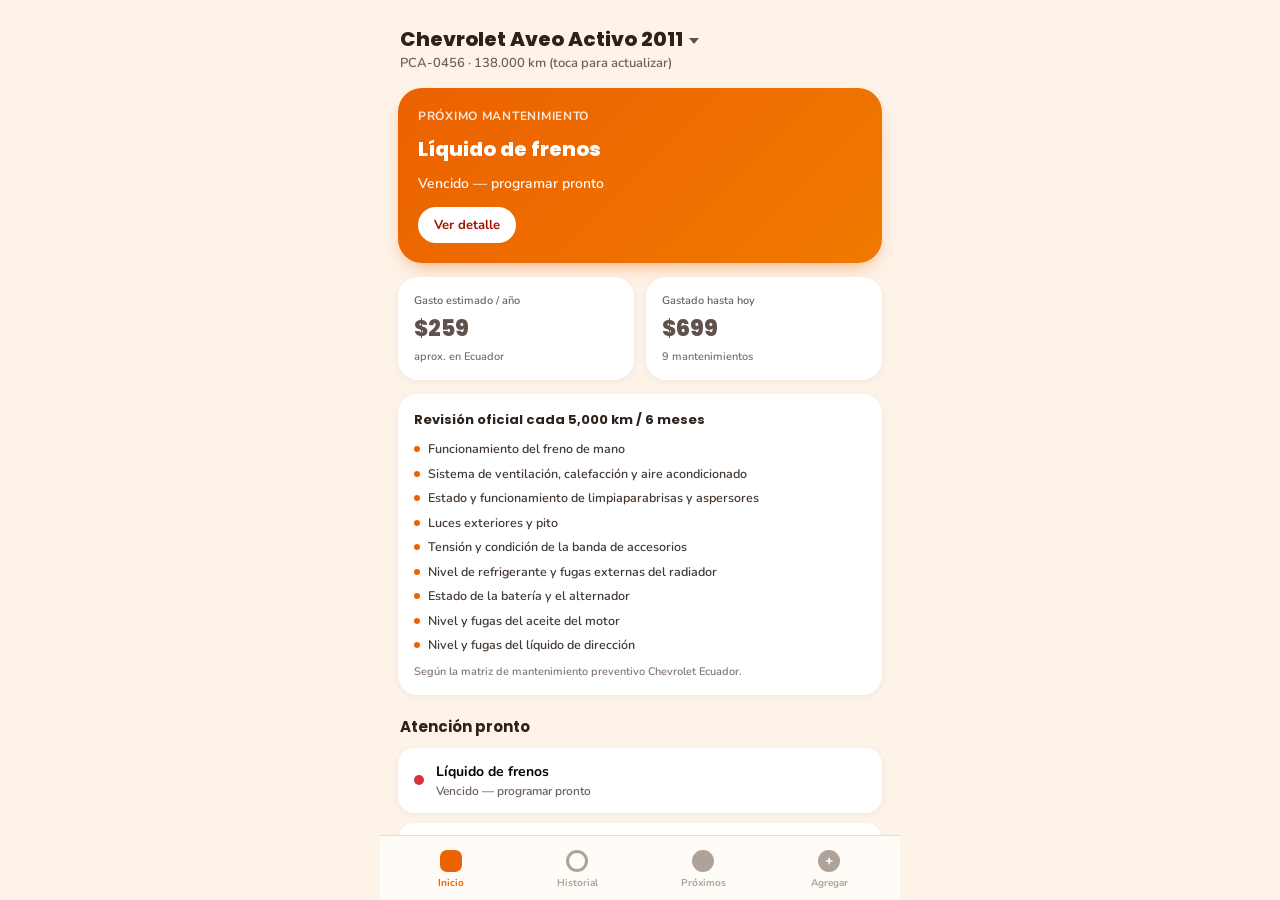
==== index.html @ 797e6610 "Initial commit: PWA de mantenimiento automotriz" ====
<!DOCTYPE html>
<html lang="es-EC">
<head>
<meta charset="utf-8">
<meta name="viewport" content="width=device-width, initial-scale=1, viewport-fit=cover, maximum-scale=1">
<title>Mantenimiento Auto</title>
<meta name="description" content="Registro de mantenimientos, próximos vencimientos y gasto estimado de tu auto.">
<meta name="theme-color" content="#ec6100">
<meta name="apple-mobile-web-app-capable" content="yes">
<meta name="apple-mobile-web-app-status-bar-style" content="black-translucent">
<meta name="apple-mobile-web-app-title" content="Mant. Auto">
<link rel="manifest" href="manifest.webmanifest">
<link rel="icon" href="icons/icon.svg" type="image/svg+xml">
<link rel="apple-touch-icon" href="icons/icon.svg">
<link rel="stylesheet" href="css/styles.css">
</head>
<body>
<div id="app"></div>
<script src="js/model.js"></script>
<script src="js/db.js"></script>
<script src="js/render.js"></script>
<script src="js/app.js"></script>
</body>
</html>
---- css/styles.css ----
@import url('https://fonts.googleapis.com/css2?family=Poppins:wght@500;600;700;800&family=Nunito:wght@400;600;700&display=swap');

:root{
  --bg: oklch(97% 0.018 65);
  --primary: oklch(66% 0.19 45);
  --primary-light: oklch(70% 0.18 55);
  --primary-dark: oklch(45% 0.19 45);
  --ok: oklch(58% 0.14 150);
  --ok-bg: oklch(94% 0.05 150);
  --pronto: oklch(64% 0.15 75);
  --pronto-bg: oklch(95% 0.06 80);
  --vencido: oklch(58% 0.20 25);
  --vencido-bg: oklch(94% 0.05 25);
  --text: oklch(26% 0.02 50);
  --text-sec: oklch(50% 0.02 50);
  --text-sec-2: oklch(55% 0.02 50);
  --text-sec-3: oklch(58% 0.02 50);
  --card-border: oklch(90% 0.02 55);
  --chip-bg: oklch(93% 0.02 55);
  --tabbar-bg: oklch(99% 0.008 60);
  --card-shadow: 0 2px 8px oklch(0% 0 0 / 0.05);
}

*{box-sizing:border-box;}
html,body{margin:0;padding:0;height:100%;background:var(--bg);}
body{
  font-family:'Nunito',system-ui,sans-serif;
  color:var(--text);
  -webkit-tap-highlight-color:transparent;
  overscroll-behavior:none;
}
::-webkit-scrollbar{display:none;}
button,input,select{font-family:inherit;}
button{-webkit-appearance:none;appearance:none;}

#app{
  display:flex;flex-direction:column;
  height:100dvh;height:100vh;
  max-width:520px;margin:0 auto;
  background:var(--bg);
  position:relative;
  overflow:hidden;
}

.statusbar-spacer{flex:none;height:env(safe-area-inset-top,0px);}

.screen{flex:1;overflow:auto;padding:18px 18px 8px;-webkit-overflow-scrolling:touch;}
.screen-title{font:800 22px Poppins,sans-serif;padding:6px 2px 16px;}

/* ===== Inicio: header / vehicle picker ===== */
.vehicle-header{position:relative;padding:6px 2px 16px;}
.vehicle-trigger{display:flex;flex-direction:column;gap:2px;cursor:pointer;width:fit-content;background:none;border:none;padding:0;text-align:left;}
.vehicle-name-row{display:flex;align-items:center;gap:6px;}
.vehicle-name{font:800 20px Poppins,sans-serif;color:var(--text);}
.vehicle-caret{width:0;height:0;border-left:5px solid transparent;border-right:5px solid transparent;border-top:6px solid oklch(45% 0.02 50);margin-top:3px;}
.vehicle-sub{font:600 13px Nunito,sans-serif;color:var(--text-sec);}
.vehicle-dropdown{position:absolute;top:100%;left:0;right:0;background:white;border-radius:16px;box-shadow:0 8px 24px oklch(0% 0 0 / 0.14);padding:8px;z-index:10;display:flex;flex-direction:column;gap:2px;}
.vehicle-option{padding:10px 12px;border-radius:10px;cursor:pointer;display:flex;flex-direction:column;gap:1px;border:none;background:transparent;text-align:left;width:100%;}
.vehicle-option-name{font:700 14px Nunito,sans-serif;}
.vehicle-option-plate{font:600 11px Nunito,sans-serif;color:oklch(55% 0.02 50);}
.vehicle-option-add{color:var(--primary-dark);font:700 13px Nunito,sans-serif;}

/* ===== Hero card ===== */
.hero-card{
  background:linear-gradient(135deg, var(--primary), var(--primary-light));
  border-radius:24px;padding:20px;color:white;
  display:flex;flex-direction:column;gap:10px;
  box-shadow:0 8px 20px -8px oklch(66% 0.19 45 / 0.6);
}
.hero-label{font:700 12px Nunito,sans-serif;text-transform:uppercase;letter-spacing:0.06em;opacity:0.85;}
.hero-piece{font:800 20px Poppins,sans-serif;}
.hero-due{font:600 14px Nunito,sans-serif;opacity:0.95;}
.hero-btn{margin-top:4px;align-self:flex-start;background:white;color:var(--primary-dark);border:none;border-radius:100px;padding:9px 16px;font:700 13px Nunito,sans-serif;cursor:pointer;}
.hero-empty{font:600 14px Nunito,sans-serif;opacity:0.95;}

/* ===== Stat cards ===== */
.stat-grid{display:grid;grid-template-columns:1fr 1fr;gap:12px;margin-top:14px;}
.card{background:white;border-radius:20px;padding:16px;box-shadow:var(--card-shadow);}
.stat-card{display:flex;flex-direction:column;gap:4px;}
.stat-label{font:600 11px Nunito,sans-serif;color:var(--text-sec);}
.stat-value{font:800 22px Poppins,sans-serif;color:oklch(45% 0.02 50);}
.stat-sub{font:600 11px Nunito,sans-serif;color:var(--text-sec-2);}

/* ===== Checklist card ===== */
.checklist-card{margin-top:14px;display:flex;flex-direction:column;gap:10px;}
.checklist-title{font:700 13px Poppins,sans-serif;}
.checklist-items{display:flex;flex-direction:column;gap:7px;}
.checklist-row{display:flex;align-items:flex-start;gap:8px;}
.checklist-dot{width:6px;height:6px;border-radius:50%;background:var(--primary);margin-top:6px;flex:none;}
.checklist-text{font:600 12.5px Nunito,sans-serif;color:oklch(35% 0.02 50);line-height:1.4;}
.checklist-foot{font:600 11px Nunito,sans-serif;color:var(--text-sec-3);}

.section-title{margin-top:20px;font:700 15px Poppins,sans-serif;padding:0 2px;}
.list-col{display:flex;flex-direction:column;gap:10px;margin-top:10px;}

/* ===== Row items ===== */
.row-item{background:white;border-radius:16px;padding:14px 16px;display:flex;align-items:center;gap:12px;box-shadow:var(--card-shadow);cursor:pointer;border:none;width:100%;text-align:left;}
.row-item.between{justify-content:space-between;}
.row-dot{width:10px;height:10px;border-radius:50%;flex:none;}
.row-body{flex:1;display:flex;flex-direction:column;gap:2px;min-width:0;}
.row-title{font:700 14px Nunito,sans-serif;}
.row-sub{font:600 12px Nunito,sans-serif;color:var(--text-sec);}
.row-cost{font:800 15px Poppins,sans-serif;color:oklch(45% 0.02 50);flex:none;}
.row-badge{font:700 11px Nunito,sans-serif;padding:5px 10px;border-radius:100px;white-space:nowrap;flex:none;}
.empty-msg{font:600 13px Nunito,sans-serif;color:var(--text-sec);text-align:center;padding:24px 0;}

/* ===== Historial toggle ===== */
.segmented{display:flex;background:var(--chip-bg);border-radius:100px;padding:3px;margin-bottom:14px;}
.segmented button{flex:1;text-align:center;padding:8px 0;border-radius:100px;cursor:pointer;font:700 12px Nunito,sans-serif;border:none;background:transparent;color:var(--text-sec);}
.segmented button.active{background:white;color:var(--primary-dark);}
.history-group{display:flex;flex-direction:column;gap:8px;}
.history-groups{display:flex;flex-direction:column;gap:18px;}
.history-group-head{display:flex;align-items:baseline;justify-content:space-between;padding:0 2px;}
.history-group-date{font:800 14px Poppins,sans-serif;}
.history-group-total{font:700 12px Nunito,sans-serif;color:var(--text-sec);}

/* ===== Detalle ===== */
.detail-head{display:flex;align-items:center;gap:10px;padding:6px 2px 16px;}
.back-btn{border:none;background:var(--chip-bg);width:34px;height:34px;border-radius:50%;font:700 16px Nunito,sans-serif;cursor:pointer;color:oklch(35% 0.02 50);flex:none;}
.detail-title{font:800 19px Poppins,sans-serif;}
.detail-chip{display:inline-block;font:700 11px Nunito,sans-serif;color:oklch(45% 0.02 50);background:var(--chip-bg);padding:5px 12px;border-radius:100px;margin:0 2px 16px;}
.detail-card{display:flex;flex-direction:column;gap:12px;margin-bottom:12px;}
.detail-card-title{font:700 13px Poppins,sans-serif;color:oklch(40% 0.02 50);}
.detail-row{display:flex;justify-content:space-between;}
.detail-row span:first-child{font:600 13px Nunito,sans-serif;color:var(--text-sec);}
.detail-row span:last-child{font:700 13px Nunito,sans-serif;}
.detail-lifespan{font:800 17px Poppins,sans-serif;}
.detail-note{font:600 13px Nunito,sans-serif;color:var(--text-sec);line-height:1.5;}
.detail-next{background:oklch(97% 0.03 60);border:1px solid oklch(90% 0.03 55);border-radius:20px;padding:16px;display:flex;flex-direction:column;gap:12px;margin-bottom:12px;}
.detail-next-head{display:flex;align-items:center;justify-content:space-between;}
.detail-cost{font:800 24px Poppins,sans-serif;color:var(--primary-dark);}
.detail-cost-sub{font:600 12px Nunito,sans-serif;color:var(--text-sec-2);}
.detail-photo{width:100%;border-radius:16px;margin-bottom:12px;display:block;max-height:220px;object-fit:cover;}
.detail-actions{display:flex;gap:10px;margin-top:4px;}

.pill{border:none;border-radius:100px;padding:12px;font:700 14px Nunito,sans-serif;cursor:pointer;}
.pill.flex{flex:1;}
.pill-ghost{background:var(--chip-bg);color:oklch(40% 0.02 50);}
.pill-primary{background:var(--primary);color:white;}
.pill-outline{background:transparent;color:var(--primary-dark);border:2px solid var(--primary);}
.pill.small{padding:10px 18px;font-size:13px;}
.pill.danger-ghost{background:var(--vencido-bg);color:var(--vencido);}

/* ===== Agregar ===== */
.add-intro{font:600 13px Nunito,sans-serif;color:var(--text-sec);padding:0 2px 18px;}
.add-start{display:flex;flex-direction:column;align-items:center;gap:18px;background:white;border-radius:24px;padding:32px 20px;border:2px dashed oklch(85% 0.03 55);}
.cam-icon{width:64px;height:48px;border-radius:10px;background:var(--chip-bg);position:relative;display:flex;align-items:center;justify-content:center;}
.cam-icon-lens{width:24px;height:24px;border-radius:50%;background:white;border:3px solid oklch(70% 0.02 55);}
.cam-icon-top{position:absolute;top:-6px;left:14px;width:20px;height:8px;border-radius:3px 3px 0 0;background:var(--chip-bg);}
.add-hint{font:600 13px Nunito,sans-serif;color:var(--text-sec);text-align:center;}
.divider-or{font:700 12px Nunito,sans-serif;color:oklch(60% 0.02 50);}
.form-card{display:flex;flex-direction:column;gap:12px;}
.form-col{display:flex;flex-direction:column;gap:5px;}
.form-col.flex{flex:1;}
.form-label{font:700 12px Nunito,sans-serif;color:var(--text-sec);}
.form-input{font:700 15px Poppins,sans-serif;border:1px solid var(--card-border);border-radius:10px;padding:10px 12px;color:var(--text);background:white;width:100%;}
.form-row{display:flex;gap:10px;}
.form-sub-title{font:700 12px Nunito,sans-serif;color:var(--text-sec);padding-top:4px;}
.form-actions{display:flex;gap:10px;}
.scan-thumb{width:100%;border-radius:16px;max-height:180px;object-fit:cover;}
.scanning-card{display:flex;flex-direction:column;align-items:center;gap:16px;background:white;border-radius:24px;padding:40px 20px;}
.spinner{width:36px;height:36px;border-radius:50%;border:4px solid oklch(90% 0.03 55);border-top-color:var(--primary);animation:spin 0.8s linear infinite;}
@keyframes spin{to{transform:rotate(360deg);}}
.scanning-label{font:700 14px Nunito,sans-serif;color:oklch(45% 0.02 50);}
.review-badge{font:700 12px Nunito,sans-serif;color:var(--ok);background:var(--ok-bg);align-self:flex-start;padding:5px 12px;border-radius:100px;}
.review-note{font:600 12px Nunito,sans-serif;color:var(--text-sec-2);}
.ocr-disclaimer{font:600 11px Nunito,sans-serif;color:var(--text-sec-3);background:var(--chip-bg);border-radius:12px;padding:8px 12px;line-height:1.4;}
.done-card{display:flex;flex-direction:column;align-items:center;gap:14px;background:white;border-radius:24px;padding:36px 20px;}
.done-check{width:52px;height:52px;border-radius:50%;background:var(--ok-bg);display:flex;align-items:center;justify-content:center;font:800 22px Poppins,sans-serif;color:var(--ok);}
.done-title{font:800 16px Poppins,sans-serif;}
.done-sub{font:600 13px Nunito,sans-serif;color:var(--text-sec);text-align:center;}
.done-actions{display:flex;gap:10px;margin-top:6px;}

/* ===== Tab bar ===== */
.tabbar{flex:none;display:flex;padding:8px 10px calc(4px + env(safe-area-inset-bottom,0px));gap:4px;border-top:1px solid var(--card-border);background:var(--tabbar-bg);}
.tab-btn{flex:1;display:flex;flex-direction:column;align-items:center;gap:4px;padding:6px 0;cursor:pointer;background:none;border:none;}
.tab-icon{width:22px;height:22px;}
.tab-icon.sq{border-radius:7px;}
.tab-icon.circle-outline{border-radius:50%;border:3px solid;box-sizing:border-box;background:transparent!important;}
.tab-icon.diamond{border-radius:50%;transform:rotate(45deg);}
.tab-icon.plus{border-radius:50%;display:flex;align-items:center;justify-content:center;color:white;font:800 14px Nunito,sans-serif;line-height:1;}
.tab-label{font:700 10px Nunito,sans-serif;}

/* ===== Banners ===== */
.top-banner{flex:none;display:flex;align-items:center;gap:10px;padding:10px 14px;background:var(--primary);color:white;font:700 12px Nunito,sans-serif;}
.top-banner button{margin-left:auto;background:white;color:var(--primary-dark);border:none;border-radius:100px;padding:6px 12px;font:700 12px Nunito,sans-serif;cursor:pointer;flex:none;}
.top-banner .dismiss{background:transparent;color:white;padding:6px;font-size:16px;}

.toast{position:absolute;left:16px;right:16px;bottom:calc(78px + env(safe-area-inset-bottom,0px));background:oklch(26% 0.02 50);color:white;padding:12px 16px;border-radius:14px;font:700 13px Nunito,sans-serif;box-shadow:0 8px 20px oklch(0% 0 0 / 0.25);z-index:30;text-align:center;}

/* ===== Modal ===== */
.modal-overlay{position:absolute;inset:0;background:oklch(0% 0 0 / 0.45);display:flex;align-items:center;justify-content:center;padding:24px;z-index:40;}
.modal-card{background:white;border-radius:20px;padding:20px;display:flex;flex-direction:column;gap:12px;width:100%;max-width:340px;box-shadow:0 20px 40px oklch(0% 0 0 / 0.25);}
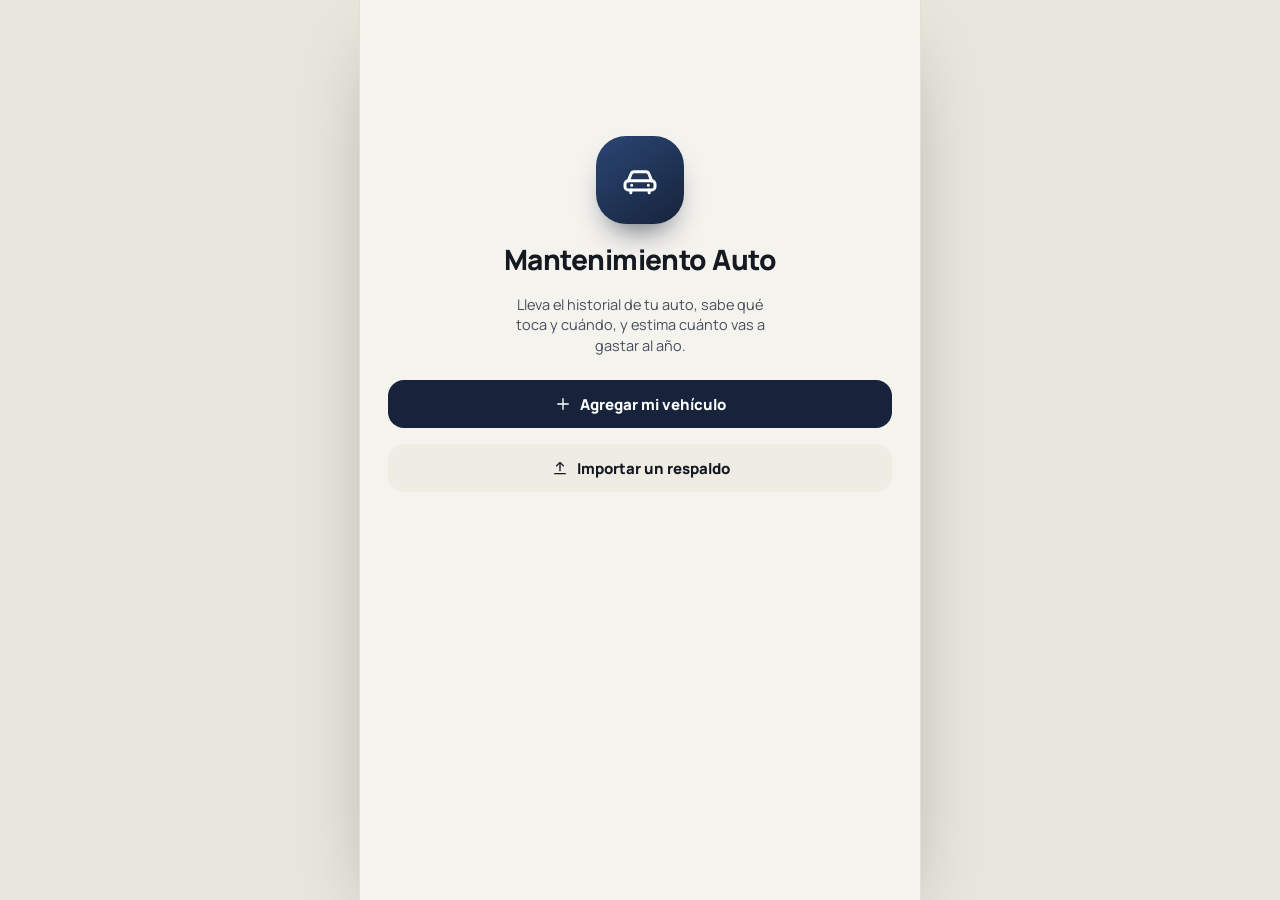
==== commit 07f47373: "Rediseño premium y corrección de lógica (esquema v2) - Fechas en hora local, historial único por pie" ====
--- a/index.html
+++ b/index.html
@@ -2,20 +2,29 @@
 <html lang="es-EC">
 <head>
 <meta charset="utf-8">
-<meta name="viewport" content="width=device-width, initial-scale=1, viewport-fit=cover, maximum-scale=1">
+<meta name="viewport" content="width=device-width, initial-scale=1, viewport-fit=cover">
 <title>Mantenimiento Auto</title>
 <meta name="description" content="Registro de mantenimientos, próximos vencimientos y gasto estimado de tu auto.">
-<meta name="theme-color" content="#ec6100">
+<meta name="theme-color" content="#16233B" media="(prefers-color-scheme: light)">
+<meta name="theme-color" content="#0E1218" media="(prefers-color-scheme: dark)">
 <meta name="apple-mobile-web-app-capable" content="yes">
+<meta name="mobile-web-app-capable" content="yes">
 <meta name="apple-mobile-web-app-status-bar-style" content="black-translucent">
 <meta name="apple-mobile-web-app-title" content="Mant. Auto">
 <link rel="manifest" href="manifest.webmanifest">
 <link rel="icon" href="icons/icon.svg" type="image/svg+xml">
-<link rel="apple-touch-icon" href="icons/icon.svg">
+<link rel="apple-touch-icon" href="icons/icon-180.png">
+<link rel="preconnect" href="https://fonts.googleapis.com">
+<link rel="preconnect" href="https://fonts.gstatic.com" crossorigin>
+<link rel="stylesheet" href="https://fonts.googleapis.com/css2?family=Manrope:wght@500;600;700;800&display=swap">
 <link rel="stylesheet" href="css/styles.css">
 </head>
 <body>
 <div id="app"></div>
+<div id="toast" class="toast" role="status" aria-live="polite"></div>
+<input type="file" id="cameraInput" accept="image/*" capture="environment" hidden>
+<input type="file" id="galleryInput" accept="image/*" hidden>
+<input type="file" id="backupInput" accept="application/json,.json" hidden>
 <script src="js/model.js"></script>
 <script src="js/db.js"></script>
 <script src="js/render.js"></script>
--- a/css/styles.css
+++ b/css/styles.css
@@ -1,193 +1,436 @@
-@import url('https://fonts.googleapis.com/css2?family=Poppins:wght@500;600;700;800&family=Nunito:wght@400;600;700&display=swap');
-
-:root{
-  --bg: oklch(97% 0.018 65);
-  --primary: oklch(66% 0.19 45);
-  --primary-light: oklch(70% 0.18 55);
-  --primary-dark: oklch(45% 0.19 45);
-  --ok: oklch(58% 0.14 150);
-  --ok-bg: oklch(94% 0.05 150);
-  --pronto: oklch(64% 0.15 75);
-  --pronto-bg: oklch(95% 0.06 80);
-  --vencido: oklch(58% 0.20 25);
-  --vencido-bg: oklch(94% 0.05 25);
-  --text: oklch(26% 0.02 50);
-  --text-sec: oklch(50% 0.02 50);
-  --text-sec-2: oklch(55% 0.02 50);
-  --text-sec-3: oklch(58% 0.02 50);
-  --card-border: oklch(90% 0.02 55);
-  --chip-bg: oklch(93% 0.02 55);
-  --tabbar-bg: oklch(99% 0.008 60);
-  --card-shadow: 0 2px 8px oklch(0% 0 0 / 0.05);
-}
-
-*{box-sizing:border-box;}
-html,body{margin:0;padding:0;height:100%;background:var(--bg);}
-body{
-  font-family:'Nunito',system-ui,sans-serif;
-  color:var(--text);
-  -webkit-tap-highlight-color:transparent;
-  overscroll-behavior:none;
-}
-::-webkit-scrollbar{display:none;}
-button,input,select{font-family:inherit;}
-button{-webkit-appearance:none;appearance:none;}
-
-#app{
-  display:flex;flex-direction:column;
-  height:100dvh;height:100vh;
-  max-width:520px;margin:0 auto;
-  background:var(--bg);
-  position:relative;
-  overflow:hidden;
-}
-
-.statusbar-spacer{flex:none;height:env(safe-area-inset-top,0px);}
-
-.screen{flex:1;overflow:auto;padding:18px 18px 8px;-webkit-overflow-scrolling:touch;}
-.screen-title{font:800 22px Poppins,sans-serif;padding:6px 2px 16px;}
-
-/* ===== Inicio: header / vehicle picker ===== */
-.vehicle-header{position:relative;padding:6px 2px 16px;}
-.vehicle-trigger{display:flex;flex-direction:column;gap:2px;cursor:pointer;width:fit-content;background:none;border:none;padding:0;text-align:left;}
-.vehicle-name-row{display:flex;align-items:center;gap:6px;}
-.vehicle-name{font:800 20px Poppins,sans-serif;color:var(--text);}
-.vehicle-caret{width:0;height:0;border-left:5px solid transparent;border-right:5px solid transparent;border-top:6px solid oklch(45% 0.02 50);margin-top:3px;}
-.vehicle-sub{font:600 13px Nunito,sans-serif;color:var(--text-sec);}
-.vehicle-dropdown{position:absolute;top:100%;left:0;right:0;background:white;border-radius:16px;box-shadow:0 8px 24px oklch(0% 0 0 / 0.14);padding:8px;z-index:10;display:flex;flex-direction:column;gap:2px;}
-.vehicle-option{padding:10px 12px;border-radius:10px;cursor:pointer;display:flex;flex-direction:column;gap:1px;border:none;background:transparent;text-align:left;width:100%;}
-.vehicle-option-name{font:700 14px Nunito,sans-serif;}
-.vehicle-option-plate{font:600 11px Nunito,sans-serif;color:oklch(55% 0.02 50);}
-.vehicle-option-add{color:var(--primary-dark);font:700 13px Nunito,sans-serif;}
-
-/* ===== Hero card ===== */
-.hero-card{
-  background:linear-gradient(135deg, var(--primary), var(--primary-light));
-  border-radius:24px;padding:20px;color:white;
-  display:flex;flex-direction:column;gap:10px;
-  box-shadow:0 8px 20px -8px oklch(66% 0.19 45 / 0.6);
-}
-.hero-label{font:700 12px Nunito,sans-serif;text-transform:uppercase;letter-spacing:0.06em;opacity:0.85;}
-.hero-piece{font:800 20px Poppins,sans-serif;}
-.hero-due{font:600 14px Nunito,sans-serif;opacity:0.95;}
-.hero-btn{margin-top:4px;align-self:flex-start;background:white;color:var(--primary-dark);border:none;border-radius:100px;padding:9px 16px;font:700 13px Nunito,sans-serif;cursor:pointer;}
-.hero-empty{font:600 14px Nunito,sans-serif;opacity:0.95;}
-
-/* ===== Stat cards ===== */
-.stat-grid{display:grid;grid-template-columns:1fr 1fr;gap:12px;margin-top:14px;}
-.card{background:white;border-radius:20px;padding:16px;box-shadow:var(--card-shadow);}
-.stat-card{display:flex;flex-direction:column;gap:4px;}
-.stat-label{font:600 11px Nunito,sans-serif;color:var(--text-sec);}
-.stat-value{font:800 22px Poppins,sans-serif;color:oklch(45% 0.02 50);}
-.stat-sub{font:600 11px Nunito,sans-serif;color:var(--text-sec-2);}
-
-/* ===== Checklist card ===== */
-.checklist-card{margin-top:14px;display:flex;flex-direction:column;gap:10px;}
-.checklist-title{font:700 13px Poppins,sans-serif;}
-.checklist-items{display:flex;flex-direction:column;gap:7px;}
-.checklist-row{display:flex;align-items:flex-start;gap:8px;}
-.checklist-dot{width:6px;height:6px;border-radius:50%;background:var(--primary);margin-top:6px;flex:none;}
-.checklist-text{font:600 12.5px Nunito,sans-serif;color:oklch(35% 0.02 50);line-height:1.4;}
-.checklist-foot{font:600 11px Nunito,sans-serif;color:var(--text-sec-3);}
-
-.section-title{margin-top:20px;font:700 15px Poppins,sans-serif;padding:0 2px;}
-.list-col{display:flex;flex-direction:column;gap:10px;margin-top:10px;}
-
-/* ===== Row items ===== */
-.row-item{background:white;border-radius:16px;padding:14px 16px;display:flex;align-items:center;gap:12px;box-shadow:var(--card-shadow);cursor:pointer;border:none;width:100%;text-align:left;}
-.row-item.between{justify-content:space-between;}
-.row-dot{width:10px;height:10px;border-radius:50%;flex:none;}
-.row-body{flex:1;display:flex;flex-direction:column;gap:2px;min-width:0;}
-.row-title{font:700 14px Nunito,sans-serif;}
-.row-sub{font:600 12px Nunito,sans-serif;color:var(--text-sec);}
-.row-cost{font:800 15px Poppins,sans-serif;color:oklch(45% 0.02 50);flex:none;}
-.row-badge{font:700 11px Nunito,sans-serif;padding:5px 10px;border-radius:100px;white-space:nowrap;flex:none;}
-.empty-msg{font:600 13px Nunito,sans-serif;color:var(--text-sec);text-align:center;padding:24px 0;}
-
-/* ===== Historial toggle ===== */
-.segmented{display:flex;background:var(--chip-bg);border-radius:100px;padding:3px;margin-bottom:14px;}
-.segmented button{flex:1;text-align:center;padding:8px 0;border-radius:100px;cursor:pointer;font:700 12px Nunito,sans-serif;border:none;background:transparent;color:var(--text-sec);}
-.segmented button.active{background:white;color:var(--primary-dark);}
-.history-group{display:flex;flex-direction:column;gap:8px;}
-.history-groups{display:flex;flex-direction:column;gap:18px;}
-.history-group-head{display:flex;align-items:baseline;justify-content:space-between;padding:0 2px;}
-.history-group-date{font:800 14px Poppins,sans-serif;}
-.history-group-total{font:700 12px Nunito,sans-serif;color:var(--text-sec);}
-
-/* ===== Detalle ===== */
-.detail-head{display:flex;align-items:center;gap:10px;padding:6px 2px 16px;}
-.back-btn{border:none;background:var(--chip-bg);width:34px;height:34px;border-radius:50%;font:700 16px Nunito,sans-serif;cursor:pointer;color:oklch(35% 0.02 50);flex:none;}
-.detail-title{font:800 19px Poppins,sans-serif;}
-.detail-chip{display:inline-block;font:700 11px Nunito,sans-serif;color:oklch(45% 0.02 50);background:var(--chip-bg);padding:5px 12px;border-radius:100px;margin:0 2px 16px;}
-.detail-card{display:flex;flex-direction:column;gap:12px;margin-bottom:12px;}
-.detail-card-title{font:700 13px Poppins,sans-serif;color:oklch(40% 0.02 50);}
-.detail-row{display:flex;justify-content:space-between;}
-.detail-row span:first-child{font:600 13px Nunito,sans-serif;color:var(--text-sec);}
-.detail-row span:last-child{font:700 13px Nunito,sans-serif;}
-.detail-lifespan{font:800 17px Poppins,sans-serif;}
-.detail-note{font:600 13px Nunito,sans-serif;color:var(--text-sec);line-height:1.5;}
-.detail-next{background:oklch(97% 0.03 60);border:1px solid oklch(90% 0.03 55);border-radius:20px;padding:16px;display:flex;flex-direction:column;gap:12px;margin-bottom:12px;}
-.detail-next-head{display:flex;align-items:center;justify-content:space-between;}
-.detail-cost{font:800 24px Poppins,sans-serif;color:var(--primary-dark);}
-.detail-cost-sub{font:600 12px Nunito,sans-serif;color:var(--text-sec-2);}
-.detail-photo{width:100%;border-radius:16px;margin-bottom:12px;display:block;max-height:220px;object-fit:cover;}
-.detail-actions{display:flex;gap:10px;margin-top:4px;}
-
-.pill{border:none;border-radius:100px;padding:12px;font:700 14px Nunito,sans-serif;cursor:pointer;}
-.pill.flex{flex:1;}
-.pill-ghost{background:var(--chip-bg);color:oklch(40% 0.02 50);}
-.pill-primary{background:var(--primary);color:white;}
-.pill-outline{background:transparent;color:var(--primary-dark);border:2px solid var(--primary);}
-.pill.small{padding:10px 18px;font-size:13px;}
-.pill.danger-ghost{background:var(--vencido-bg);color:var(--vencido);}
-
-/* ===== Agregar ===== */
-.add-intro{font:600 13px Nunito,sans-serif;color:var(--text-sec);padding:0 2px 18px;}
-.add-start{display:flex;flex-direction:column;align-items:center;gap:18px;background:white;border-radius:24px;padding:32px 20px;border:2px dashed oklch(85% 0.03 55);}
-.cam-icon{width:64px;height:48px;border-radius:10px;background:var(--chip-bg);position:relative;display:flex;align-items:center;justify-content:center;}
-.cam-icon-lens{width:24px;height:24px;border-radius:50%;background:white;border:3px solid oklch(70% 0.02 55);}
-.cam-icon-top{position:absolute;top:-6px;left:14px;width:20px;height:8px;border-radius:3px 3px 0 0;background:var(--chip-bg);}
-.add-hint{font:600 13px Nunito,sans-serif;color:var(--text-sec);text-align:center;}
-.divider-or{font:700 12px Nunito,sans-serif;color:oklch(60% 0.02 50);}
-.form-card{display:flex;flex-direction:column;gap:12px;}
-.form-col{display:flex;flex-direction:column;gap:5px;}
-.form-col.flex{flex:1;}
-.form-label{font:700 12px Nunito,sans-serif;color:var(--text-sec);}
-.form-input{font:700 15px Poppins,sans-serif;border:1px solid var(--card-border);border-radius:10px;padding:10px 12px;color:var(--text);background:white;width:100%;}
-.form-row{display:flex;gap:10px;}
-.form-sub-title{font:700 12px Nunito,sans-serif;color:var(--text-sec);padding-top:4px;}
-.form-actions{display:flex;gap:10px;}
-.scan-thumb{width:100%;border-radius:16px;max-height:180px;object-fit:cover;}
-.scanning-card{display:flex;flex-direction:column;align-items:center;gap:16px;background:white;border-radius:24px;padding:40px 20px;}
-.spinner{width:36px;height:36px;border-radius:50%;border:4px solid oklch(90% 0.03 55);border-top-color:var(--primary);animation:spin 0.8s linear infinite;}
-@keyframes spin{to{transform:rotate(360deg);}}
-.scanning-label{font:700 14px Nunito,sans-serif;color:oklch(45% 0.02 50);}
-.review-badge{font:700 12px Nunito,sans-serif;color:var(--ok);background:var(--ok-bg);align-self:flex-start;padding:5px 12px;border-radius:100px;}
-.review-note{font:600 12px Nunito,sans-serif;color:var(--text-sec-2);}
-.ocr-disclaimer{font:600 11px Nunito,sans-serif;color:var(--text-sec-3);background:var(--chip-bg);border-radius:12px;padding:8px 12px;line-height:1.4;}
-.done-card{display:flex;flex-direction:column;align-items:center;gap:14px;background:white;border-radius:24px;padding:36px 20px;}
-.done-check{width:52px;height:52px;border-radius:50%;background:var(--ok-bg);display:flex;align-items:center;justify-content:center;font:800 22px Poppins,sans-serif;color:var(--ok);}
-.done-title{font:800 16px Poppins,sans-serif;}
-.done-sub{font:600 13px Nunito,sans-serif;color:var(--text-sec);text-align:center;}
-.done-actions{display:flex;gap:10px;margin-top:6px;}
-
-/* ===== Tab bar ===== */
-.tabbar{flex:none;display:flex;padding:8px 10px calc(4px + env(safe-area-inset-bottom,0px));gap:4px;border-top:1px solid var(--card-border);background:var(--tabbar-bg);}
-.tab-btn{flex:1;display:flex;flex-direction:column;align-items:center;gap:4px;padding:6px 0;cursor:pointer;background:none;border:none;}
-.tab-icon{width:22px;height:22px;}
-.tab-icon.sq{border-radius:7px;}
-.tab-icon.circle-outline{border-radius:50%;border:3px solid;box-sizing:border-box;background:transparent!important;}
-.tab-icon.diamond{border-radius:50%;transform:rotate(45deg);}
-.tab-icon.plus{border-radius:50%;display:flex;align-items:center;justify-content:center;color:white;font:800 14px Nunito,sans-serif;line-height:1;}
-.tab-label{font:700 10px Nunito,sans-serif;}
-
-/* ===== Banners ===== */
-.top-banner{flex:none;display:flex;align-items:center;gap:10px;padding:10px 14px;background:var(--primary);color:white;font:700 12px Nunito,sans-serif;}
-.top-banner button{margin-left:auto;background:white;color:var(--primary-dark);border:none;border-radius:100px;padding:6px 12px;font:700 12px Nunito,sans-serif;cursor:pointer;flex:none;}
-.top-banner .dismiss{background:transparent;color:white;padding:6px;font-size:16px;}
-
-.toast{position:absolute;left:16px;right:16px;bottom:calc(78px + env(safe-area-inset-bottom,0px));background:oklch(26% 0.02 50);color:white;padding:12px 16px;border-radius:14px;font:700 13px Nunito,sans-serif;box-shadow:0 8px 20px oklch(0% 0 0 / 0.25);z-index:30;text-align:center;}
-
-/* ===== Modal ===== */
-.modal-overlay{position:absolute;inset:0;background:oklch(0% 0 0 / 0.45);display:flex;align-items:center;justify-content:center;padding:24px;z-index:40;}
-.modal-card{background:white;border-radius:20px;padding:20px;display:flex;flex-direction:column;gap:12px;width:100%;max-width:340px;box-shadow:0 20px 40px oklch(0% 0 0 / 0.25);}
+/* ==========================================================================
+   Mantenimiento Auto — sistema de diseño
+   Paleta validada con contraste WCAG (texto >= 4.5:1, gráficos >= 3:1)
+   en modo claro y oscuro. Fuente: Manrope (con respaldo del sistema).
+   ========================================================================== */
+
+:root {
+  color-scheme: light dark;
+  --bg: #F5F3EE;
+  --bg-outer: #E9E6DE;
+  --surface: #FFFFFF;
+  --surface-2: #EFECE4;
+  --ink: #141922;
+  --ink-2: #464E5C;
+  --ink-3: #5B6371;
+  --line: #E4DFD3;
+  --track: #E4DFD3;
+  --brand: #16233B;
+  --brand-2: #1F3558;
+  --brand-3: #2B4673;
+  --accent: #F2A33A;
+  --accent-ink: #1A1205;
+  --link: #8A4B08;
+  --focus: #2F6FEB;
+
+  --ok: #14704A;      --ok-s: #E0F2E8;     --ok-bar: #1B8C5A;
+  --soon: #7A4D00;    --soon-s: #FBEED0;   --soon-bar: #B07000;
+  --late: #B03423;    --late-s: #FBE2DC;   --late-bar: #CC3E2B;
+  --idle: #4F5767;    --idle-s: #ECE9E1;   --idle-bar: #6B7385;
+
+  --tab-on: #16233B;
+  --tab-on-bg: rgba(22, 35, 59, .08);
+  --shadow-card: 0 1px 2px rgba(20, 25, 34, .05), 0 6px 18px -8px rgba(20, 25, 34, .10);
+  --shadow-float: 0 12px 32px -10px rgba(20, 25, 34, .28), 0 2px 6px rgba(20, 25, 34, .08);
+  --overlay: rgba(14, 18, 28, .52);
+  --radius: 22px;
+}
+
+@media (prefers-color-scheme: dark) {
+  :root {
+    --bg: #0E1218;
+    --bg-outer: #080B10;
+    --surface: #161C26;
+    --surface-2: #1D2431;
+    --ink: #EDEFF4;
+    --ink-2: #B1B8C6;
+    --ink-3: #9099AA;
+    --line: #252C3A;
+    --track: #2A3242;
+    --brand: #1B2B48;
+    --link: #F5B66E;
+    --focus: #7AA7FF;
+
+    --ok: #6FDCAB;   --ok-s: #12312A;   --ok-bar: #3FBF86;
+    --soon: #F2C060; --soon-s: #3A2E10; --soon-bar: #E0A63A;
+    --late: #FF9A8A; --late-s: #3C1A16; --late-bar: #F0705C;
+    --idle: #AEB6C5; --idle-s: #232A37; --idle-bar: #8791A3;
+
+    --tab-on: #F2A33A;
+    --tab-on-bg: rgba(242, 163, 58, .16);
+    --shadow-card: 0 0 0 1px rgba(255, 255, 255, .04);
+    --shadow-float: 0 14px 34px -10px rgba(0, 0, 0, .7), 0 0 0 1px rgba(255, 255, 255, .05);
+    --overlay: rgba(0, 0, 0, .62);
+  }
+}
+
+.tone-ok   { --tone: var(--ok);   --tone-soft: var(--ok-s);   --tone-bar: var(--ok-bar); }
+.tone-soon { --tone: var(--soon); --tone-soft: var(--soon-s); --tone-bar: var(--soon-bar); }
+.tone-late { --tone: var(--late); --tone-soft: var(--late-s); --tone-bar: var(--late-bar); }
+.tone-idle { --tone: var(--idle); --tone-soft: var(--idle-s); --tone-bar: var(--idle-bar); }
+
+*, *::before, *::after { box-sizing: border-box; }
+html, body { margin: 0; height: 100%; background: var(--bg-outer); }
+body {
+  font-family: 'Manrope', -apple-system, BlinkMacSystemFont, 'SF Pro Text', 'Segoe UI', Roboto, 'Helvetica Neue', Arial, sans-serif;
+  font-size: 15px; line-height: 1.4; color: var(--ink);
+  font-variant-numeric: tabular-nums;
+  -webkit-font-smoothing: antialiased; -webkit-tap-highlight-color: transparent;
+  overscroll-behavior: none;
+}
+h1, h2, h3, p { margin: 0; }
+button, input, select { font: inherit; color: inherit; }
+button { -webkit-appearance: none; appearance: none; background: none; border: 0; padding: 0; cursor: pointer; text-align: inherit; }
+::-webkit-scrollbar { display: none; }
+:focus-visible { outline: 3px solid var(--focus); outline-offset: 2px; border-radius: 10px; }
+.ic { flex: none; display: block; }
+
+#app {
+  position: relative; display: flex; flex-direction: column;
+  max-width: 560px; height: 100vh; height: 100dvh; margin: 0 auto;
+  background: var(--bg); overflow: hidden;
+}
+@media (min-width: 600px) { #app { box-shadow: 0 0 0 1px var(--line), 0 30px 80px -30px rgba(0, 0, 0, .4); } }
+
+.safe-top { flex: none; height: env(safe-area-inset-top, 0px); }
+.screen {
+  flex: 1; overflow-y: auto; -webkit-overflow-scrolling: touch;
+  padding: 10px 16px calc(112px + env(safe-area-inset-bottom, 0px));
+}
+.screen.no-tabs { padding-bottom: calc(32px + env(safe-area-inset-bottom, 0px)); }
+.screen.enter { animation: rise .26s ease-out; }
+@keyframes rise { from { opacity: 0; transform: translateY(8px); } to { opacity: 1; transform: none; } }
+.screen-title { font-size: 26px; font-weight: 800; letter-spacing: -.02em; padding: 8px 2px 14px; }
+.lead { color: var(--ink-2); font-size: 14.5px; }
+.footnote { color: var(--ink-3); font-size: 12.5px; line-height: 1.5; padding: 14px 4px 0; }
+
+/* ---------- Banner ---------- */
+.banner { flex: none; display: flex; align-items: center; gap: 10px; padding: 10px 14px; background: var(--brand); color: #fff; font-size: 13px; font-weight: 600; }
+.banner-text { flex: 1; }
+.banner-btn { background: var(--accent); color: var(--accent-ink); font-weight: 800; font-size: 12.5px; padding: 7px 14px; border-radius: 999px; }
+.banner-x { display: grid; place-items: center; width: 30px; height: 30px; border-radius: 50%; color: #fff; opacity: .85; }
+
+/* ---------- Cabecera ---------- */
+.topbar { position: relative; display: flex; align-items: center; gap: 8px; padding: 6px 0 10px; }
+.vehicle-btn { flex: 1; min-width: 0; display: flex; align-items: center; gap: 12px; padding: 4px 6px 4px 4px; border-radius: 18px; }
+.avatar {
+  flex: none; display: grid; place-items: center; width: 46px; height: 46px; border-radius: 16px; color: #fff;
+  background: linear-gradient(145deg, var(--brand-2), var(--brand)); box-shadow: 0 6px 14px -6px rgba(22, 35, 59, .6);
+}
+.avatar.sm { width: 38px; height: 38px; border-radius: 13px; box-shadow: none; }
+.vehicle-text { flex: 1; min-width: 0; display: flex; flex-direction: column; text-align: left; }
+.vehicle-name { font-size: 17px; font-weight: 800; letter-spacing: -.01em; white-space: nowrap; overflow: hidden; text-overflow: ellipsis; }
+.vehicle-plate { font-size: 12.5px; font-weight: 600; color: var(--ink-3); letter-spacing: .04em; }
+.vehicle-chev { color: var(--ink-3); }
+.icon-btn { flex: none; display: grid; place-items: center; width: 44px; height: 44px; border-radius: 14px; color: var(--ink-2); }
+.icon-btn:active { background: var(--surface-2); }
+.icon-btn.sm { width: 38px; height: 38px; border-radius: 12px; }
+.icon-btn.danger { color: var(--late); }
+.km-pill {
+  display: inline-flex; align-items: center; gap: 8px; margin: 2px 0 14px 2px; padding: 8px 14px 8px 12px; border-radius: 999px;
+  background: var(--surface); box-shadow: var(--shadow-card); font-size: 14px; color: var(--ink-2);
+}
+.km-pill b { color: var(--ink); font-weight: 800; }
+.km-pill span { color: var(--link); font-weight: 700; font-size: 12.5px; padding-left: 8px; border-left: 1px solid var(--line); }
+
+.picker { position: absolute; z-index: 20; top: calc(100% - 2px); left: 0; right: 0; background: var(--surface); border-radius: 20px; padding: 8px; box-shadow: var(--shadow-float); display: flex; flex-direction: column; gap: 2px; animation: rise .18s ease-out; }
+.picker-row { display: flex; align-items: center; gap: 2px; border-radius: 14px; }
+.picker-row.active { background: var(--surface-2); }
+.picker-main { flex: 1; min-width: 0; display: flex; align-items: center; gap: 10px; padding: 8px; border-radius: 14px; }
+.picker-text { flex: 1; min-width: 0; display: flex; flex-direction: column; }
+.picker-name { font-weight: 700; font-size: 14.5px; white-space: nowrap; overflow: hidden; text-overflow: ellipsis; }
+.picker-sub { font-size: 12px; color: var(--ink-3); }
+.picker-check { color: var(--ok); }
+.picker-add { display: flex; align-items: center; gap: 8px; padding: 12px; font-weight: 700; color: var(--link); border-radius: 14px; border-top: 1px solid var(--line); margin-top: 4px; }
+
+/* ---------- Botones ---------- */
+.btn { display: inline-flex; align-items: center; justify-content: center; gap: 8px; min-height: 48px; padding: 0 20px; border-radius: 16px; font-weight: 800; font-size: 15px; text-align: center; transition: transform .1s, filter .15s; }
+.btn:active { transform: scale(.98); }
+.btn.block { width: 100%; }
+.btn-primary { background: var(--brand); color: #fff; }
+@media (prefers-color-scheme: dark) { .btn-primary { background: var(--accent); color: var(--accent-ink); } }
+.btn-accent { background: var(--accent); color: var(--accent-ink); }
+.btn-glass { background: rgba(255, 255, 255, .14); color: #fff; box-shadow: inset 0 0 0 1px rgba(255, 255, 255, .22); }
+.btn-ghost { background: var(--surface-2); color: var(--ink); }
+.btn-danger { background: var(--late-bar); color: #fff; }
+.btn-danger-ghost { background: var(--late-s); color: var(--late); }
+
+/* ---------- Hero ---------- */
+.hero {
+  --glow: rgba(242, 163, 58, .30); --hero-bar: #C9D2E3;
+  position: relative; overflow: hidden; isolation: isolate; color: #fff; padding: 20px 20px 18px; border-radius: 28px;
+  background: linear-gradient(150deg, var(--brand) 0%, var(--brand-2) 55%, var(--brand-3) 100%);
+  box-shadow: 0 18px 36px -18px rgba(22, 35, 59, .75);
+  display: flex; flex-direction: column; gap: 6px;
+}
+.hero::before { content: ''; position: absolute; inset: 0; z-index: -1; background: radial-gradient(120% 90% at 100% 0%, var(--glow), transparent 58%); }
+.hero.tone-ok   { --glow: rgba(63, 191, 134, .30);  --hero-bar: #5FD6A0; }
+.hero.tone-soon { --glow: rgba(242, 163, 58, .34);  --hero-bar: #F5B84A; }
+.hero.tone-late { --glow: rgba(255, 120, 98, .34);  --hero-bar: #FF8C78; }
+.hero-deco { position: absolute; z-index: -1; right: -40px; top: -40px; width: 250px; height: 250px; color: rgba(255, 255, 255, .10); }
+.hero-top { display: flex; align-items: center; justify-content: space-between; gap: 10px; }
+.eyebrow { font-size: 11.5px; font-weight: 800; letter-spacing: .09em; text-transform: uppercase; color: rgba(255, 255, 255, .78); }
+.hero-title { font-size: 25px; font-weight: 800; letter-spacing: -.02em; line-height: 1.15; margin-top: 4px; }
+.hero-due { font-size: 14.5px; font-weight: 600; color: rgba(255, 255, 255, .88); }
+.hero-bar { margin-top: 12px; background: rgba(255, 255, 255, .18); }
+.hero-bar i { background: var(--hero-bar); }
+.hero-meta { display: flex; justify-content: space-between; gap: 10px; font-size: 12.5px; font-weight: 600; color: rgba(255, 255, 255, .80); margin-top: 6px; }
+.hero-actions { display: flex; gap: 10px; margin-top: 16px; }
+.hero-actions .btn { min-height: 46px; padding: 0 16px; font-size: 14.5px; }
+.hero-actions .btn-accent { flex: 1; }
+
+/* ---------- Insignias, barras, filas ---------- */
+.badge { display: inline-flex; align-items: center; padding: 3px 10px; border-radius: 999px; font-size: 11.5px; font-weight: 800; white-space: nowrap; color: var(--tone); background: var(--tone-soft); }
+.badge.on-dark { color: #fff; background: rgba(255, 255, 255, .16); }
+.bar { display: block; width: 100%; height: 6px; border-radius: 999px; background: var(--track); overflow: hidden; }
+.bar i { display: block; height: 100%; border-radius: inherit; background: var(--tone-bar); transition: width .5s cubic-bezier(.2, .8, .2, 1); }
+.bar.lg { height: 10px; }
+
+.list { display: flex; flex-direction: column; gap: 10px; }
+.row {
+  display: flex; align-items: center; gap: 12px; width: 100%; padding: 12px 14px 12px 12px; min-height: 64px;
+  background: var(--surface); border-radius: 20px; box-shadow: var(--shadow-card); text-align: left;
+}
+.row:active { transform: scale(.992); }
+.row.muted { opacity: .85; }
+.tile { flex: none; display: grid; place-items: center; width: 42px; height: 42px; border-radius: 14px; color: var(--tone); background: var(--tone-soft); }
+.row-main { flex: 1; min-width: 0; display: flex; flex-direction: column; gap: 5px; }
+.row-top { display: flex; align-items: center; justify-content: space-between; gap: 8px; }
+.row-title { font-weight: 700; font-size: 15px; line-height: 1.25; overflow-wrap: anywhere; }
+.row-sub { font-size: 12.5px; font-weight: 600; color: var(--ink-3); }
+.row-cost { flex: none; font-weight: 800; font-size: 15px; }
+.row-chev { color: var(--ink-3); opacity: .7; }
+
+.section-head { display: flex; align-items: center; justify-content: space-between; margin: 22px 2px 10px; }
+.section-head h3 { font-size: 16px; font-weight: 800; letter-spacing: -.01em; }
+.section-head .link { font-size: 13px; font-weight: 700; color: var(--link); padding: 6px 4px; }
+.count { font-size: 12px; font-weight: 800; padding: 2px 9px; border-radius: 999px; background: var(--surface-2); color: var(--ink-2); }
+.all-good { display: flex; align-items: center; gap: 12px; padding: 16px; border-radius: 20px; background: var(--ok-s); color: var(--ok); font-weight: 700; font-size: 14px; }
+
+/* ---------- Estadísticas ---------- */
+.card { background: var(--surface); border-radius: var(--radius); box-shadow: var(--shadow-card); padding: 16px; }
+.stat-grid { display: grid; grid-template-columns: 1fr 1fr; gap: 12px; margin-top: 14px; }
+.stat { display: flex; flex-direction: column; gap: 4px; padding: 14px 16px; }
+.stat.wide { grid-column: 1 / -1; }
+.stat-body { display: flex; align-items: center; gap: 10px; }
+.stat-body .ring { width: 52px; height: 52px; }
+.stat-body > div { min-width: 0; }
+.stat-label { font-size: 12px; font-weight: 700; color: var(--ink-3); }
+.stat-value { font-size: 24px; font-weight: 800; letter-spacing: -.02em; line-height: 1.15; }
+.stat-value.sm { font-size: 19px; }
+.stat-sub { font-size: 12px; font-weight: 600; color: var(--ink-3); }
+.stat-split { display: flex; align-items: center; justify-content: space-between; gap: 12px; }
+.stat-ic { display: grid; place-items: center; width: 56px; height: 56px; border-radius: 18px; color: var(--tone); background: var(--tone-soft); }
+.ring { flex: none; }
+.ring-bg { fill: none; stroke: var(--track); stroke-width: 7; }
+.ring-fg { fill: none; stroke: var(--tone-bar); stroke-width: 7; stroke-linecap: round; }
+.ring-text { font-size: 15px; font-weight: 800; fill: var(--ink); }
+.spark { flex: none; }
+.sp-on { fill: var(--brand-3); }
+.sp-now.sp-on { fill: var(--accent); }
+.sp-off { fill: var(--track); }
+@media (prefers-color-scheme: dark) { .sp-on { fill: #6F8FC4; } }
+
+.notice { display: flex; align-items: center; gap: 12px; width: 100%; margin-top: 12px; padding: 12px 14px; border-radius: 18px; background: var(--soon-s); color: var(--soon); text-align: left; }
+.notice span:nth-child(2) { flex: 1; display: flex; flex-direction: column; font-size: 14px; }
+.notice small { font-size: 12.5px; font-weight: 600; opacity: .9; }
+.notice-ic { display: grid; place-items: center; }
+
+/* ---------- Lista de rutina ---------- */
+.checklist { margin-top: 22px; padding: 6px; }
+.checklist-head { display: flex; align-items: center; gap: 12px; width: 100%; padding: 8px; border-radius: 18px; }
+.checklist-ttl { flex: 1; display: flex; flex-direction: column; }
+.checklist-ttl b { font-size: 15px; font-weight: 800; }
+.checklist-ttl small { font-size: 12.5px; color: var(--ink-3); font-weight: 600; }
+.checklist-chev { color: var(--ink-3); transition: transform .2s; }
+.checklist-chev.open { transform: rotate(180deg); }
+.checklist-list { list-style: none; margin: 4px 8px 0; padding: 4px 0 0; border-top: 1px solid var(--line); display: flex; flex-direction: column; gap: 9px; }
+.checklist-list li { display: flex; align-items: flex-start; gap: 10px; font-size: 13.5px; font-weight: 600; color: var(--ink-2); padding-top: 4px; }
+.checklist-list .ic { color: var(--ok); margin-top: 1px; }
+.checklist-foot { margin: 10px 10px 8px; font-size: 12px; color: var(--ink-3); }
+
+/* ---------- Historial ---------- */
+.chart-card { margin-bottom: 14px; }
+.chart-head { display: flex; align-items: flex-start; justify-content: space-between; margin-bottom: 8px; }
+.chip { display: inline-flex; align-items: center; gap: 6px; padding: 5px 12px; border-radius: 999px; background: var(--surface-2); color: var(--ink-2); font-size: 12px; font-weight: 800; }
+.chip-ic { display: grid; place-items: center; }
+.barchart { display: block; width: 100%; height: auto; }
+.bc-axis { stroke: var(--line); stroke-width: 1; }
+.bc-on { fill: var(--brand-3); }
+.bc-now.bc-on { fill: var(--accent); }
+.bc-off { fill: var(--track); }
+.bc-label { font-size: 9px; font-weight: 700; fill: var(--ink-3); text-transform: capitalize; }
+@media (prefers-color-scheme: dark) { .bc-on { fill: #6F8FC4; } }
+.segmented { display: flex; gap: 4px; padding: 4px; margin-bottom: 14px; background: var(--surface-2); border-radius: 16px; }
+.segmented button { flex: 1; text-align: center; padding: 10px 0; border-radius: 12px; font-size: 13.5px; font-weight: 800; color: var(--ink-3); }
+.segmented button.active { background: var(--surface); color: var(--ink); box-shadow: var(--shadow-card); }
+.group { margin-bottom: 18px; }
+.group-head { display: flex; align-items: baseline; justify-content: space-between; margin: 0 4px 8px; }
+.group-date { font-size: 15px; font-weight: 800; }
+.group-meta { font-size: 12.5px; font-weight: 700; color: var(--ink-3); }
+
+/* ---------- Próximos ---------- */
+.chips { display: flex; gap: 8px; overflow-x: auto; margin: 0 -16px 14px; padding: 2px 16px; scrollbar-width: none; }
+.chip-btn { flex: none; display: inline-flex; align-items: center; gap: 6px; min-height: 40px; padding: 0 14px; border-radius: 999px; background: var(--surface); box-shadow: var(--shadow-card); font-size: 13.5px; font-weight: 700; color: var(--ink-2); }
+.chip-btn span { font-size: 12px; font-weight: 800; padding: 1px 7px; border-radius: 999px; background: var(--surface-2); }
+.chip-btn.active { background: var(--brand); color: #fff; }
+.chip-btn.active span { background: rgba(255, 255, 255, .2); }
+@media (prefers-color-scheme: dark) { .chip-btn.active { background: var(--accent); color: var(--accent-ink); } .chip-btn.active span { background: rgba(26, 18, 5, .15); } }
+
+.empty { display: flex; flex-direction: column; align-items: center; text-align: center; gap: 8px; padding: 36px 24px; }
+.empty-ic { display: grid; place-items: center; width: 64px; height: 64px; border-radius: 22px; background: var(--surface-2); color: var(--ink-3); margin-bottom: 6px; }
+.empty h3 { font-size: 17px; font-weight: 800; }
+.empty p { color: var(--ink-2); font-size: 14px; max-width: 28ch; margin-bottom: 8px; }
+
+/* ---------- Detalle ---------- */
+.detail-head { display: flex; align-items: center; gap: 6px; padding: 4px 0 8px; }
+.detail-title { flex: 1; min-width: 0; font-size: 21px; font-weight: 800; letter-spacing: -.02em; line-height: 1.2; overflow-wrap: anywhere; }
+.detail-chips { display: flex; gap: 8px; margin: 0 2px 14px 48px; }
+.prog { position: relative; overflow: hidden; margin-bottom: 12px; padding-top: 20px; }
+.prog::before { content: ''; position: absolute; inset: 0 0 auto 0; height: 5px; background: var(--tone-bar); }
+.prog-top { display: flex; align-items: flex-start; justify-content: space-between; margin-bottom: 12px; }
+.prog-pct { display: block; font-size: 38px; font-weight: 800; letter-spacing: -.03em; line-height: 1; }
+.prog-cap { display: block; margin-top: 4px; font-size: 12.5px; font-weight: 600; color: var(--ink-3); }
+.prog-msg { font-weight: 600; color: var(--ink-2); margin-bottom: 14px; }
+.metrics { display: grid; grid-template-columns: 1fr 1fr; gap: 10px; margin-top: 14px; }
+.metric { display: flex; flex-direction: column; gap: 2px; padding: 12px; border-radius: 16px; background: var(--surface-2); }
+.metric.lim { box-shadow: inset 0 0 0 2px var(--tone-bar); }
+.metric-label { font-size: 11.5px; font-weight: 700; color: var(--ink-3); }
+.metric-value { font-size: 16px; font-weight: 800; }
+.metric-sub { font-size: 12.5px; font-weight: 600; color: var(--ink-2); }
+.prog-est { display: flex; align-items: center; gap: 8px; margin-top: 12px; font-size: 13px; color: var(--ink-2); font-weight: 600; }
+.info { margin-bottom: 12px; display: flex; flex-direction: column; gap: 10px; }
+.info-row { display: flex; align-items: center; justify-content: space-between; gap: 12px; font-size: 14px; }
+.info-row span { color: var(--ink-3); font-weight: 600; }
+.info-row b { font-weight: 800; text-align: right; }
+.info-note { font-size: 13px; color: var(--ink-2); line-height: 1.5; }
+.entries { display: flex; flex-direction: column; gap: 8px; }
+.entry { display: flex; align-items: center; gap: 8px; padding: 10px 6px 10px 16px; background: var(--surface); border-radius: 18px; box-shadow: var(--shadow-card); }
+.entry-main { flex: 1; min-width: 0; display: flex; flex-direction: column; }
+.entry-date { font-weight: 800; font-size: 14.5px; }
+.entry-sub { font-size: 12.5px; color: var(--ink-3); font-weight: 600; }
+.entry-cost { font-weight: 800; padding-right: 2px; }
+.thumb { flex: none; width: 40px; height: 40px; border-radius: 12px; overflow: hidden; background: var(--surface-2); }
+.thumb img { width: 100%; height: 100%; object-fit: cover; display: block; }
+.detail-actions { display: flex; flex-direction: column; gap: 10px; margin-top: 22px; }
+
+/* ---------- Agregar ---------- */
+.options { display: flex; flex-direction: column; gap: 12px; margin-top: 16px; }
+.option { display: flex; align-items: center; gap: 14px; padding: 16px; background: var(--surface); border-radius: 22px; box-shadow: var(--shadow-card); text-align: left; }
+.option.primary { background: linear-gradient(150deg, var(--brand), var(--brand-2)); color: #fff; }
+.option-ic { flex: none; display: grid; place-items: center; width: 52px; height: 52px; border-radius: 17px; background: var(--surface-2); color: var(--ink-2); }
+.option.primary .option-ic { background: rgba(255, 255, 255, .14); color: #fff; }
+.option-txt { flex: 1; display: flex; flex-direction: column; }
+.option-txt b { font-size: 16px; font-weight: 800; }
+.option-txt small { font-size: 12.5px; font-weight: 600; opacity: .75; }
+.option .ic:last-child { opacity: .6; }
+.scanning, .done, .welcome { display: flex; flex-direction: column; align-items: center; text-align: center; gap: 14px; padding: 48px 12px 0; }
+.scanning h2, .done h2 { font-size: 22px; font-weight: 800; }
+.scanning .bar { max-width: 260px; }
+.spinner { width: 44px; height: 44px; border-radius: 50%; border: 4px solid var(--track); border-top-color: var(--brand-3); animation: spin .8s linear infinite; }
+@media (prefers-color-scheme: dark) { .spinner { border-top-color: var(--accent); } }
+@keyframes spin { to { transform: rotate(360deg); } }
+.done-check { display: grid; place-items: center; width: 76px; height: 76px; border-radius: 50%; background: var(--ok-s); color: var(--ok); animation: pop .4s cubic-bezier(.2, 1.4, .4, 1); }
+@keyframes pop { from { transform: scale(.4); opacity: 0; } to { transform: none; opacity: 1; } }
+.done-actions { display: flex; gap: 10px; margin-top: 8px; flex-wrap: wrap; justify-content: center; }
+.callout { display: flex; gap: 10px; align-items: flex-start; padding: 12px 14px; border-radius: 16px; margin-bottom: 12px; font-size: 13.5px; font-weight: 600; }
+.callout.ok { background: var(--ok-s); color: var(--ok); }
+.callout.warn { background: var(--soon-s); color: var(--soon); }
+.callout .ic { margin-top: 1px; }
+.photo-prev { position: relative; margin-bottom: 12px; border-radius: 20px; overflow: hidden; max-height: 190px; }
+.photo-prev img { display: block; width: 100%; max-height: 190px; object-fit: cover; }
+.photo-prev .icon-btn { position: absolute; top: 8px; right: 8px; background: rgba(14, 18, 28, .65); color: #fff; }
+
+.form { display: flex; flex-direction: column; gap: 14px; }
+.field { display: flex; flex-direction: column; gap: 6px; min-width: 0; flex: 1; }
+.field-label { font-size: 12.5px; font-weight: 700; color: var(--ink-2); }
+.input {
+  width: 100%; min-height: 50px; padding: 0 14px; font-size: 16px; font-weight: 700; color: var(--ink);
+  background: var(--surface); border: 1.5px solid var(--line); border-radius: 14px; outline: none;
+  -webkit-appearance: none; appearance: none; transition: border-color .15s, box-shadow .15s;
+}
+.card .input, .sheet .input { background: var(--surface-2); border-color: transparent; }
+.input:focus { border-color: var(--focus); box-shadow: 0 0 0 4px color-mix(in srgb, var(--focus) 22%, transparent); }
+.input::placeholder { color: var(--ink-3); font-weight: 600; opacity: .8; }
+.has-error .input { border-color: var(--late-bar); }
+.field-error { font-size: 12.5px; font-weight: 700; color: var(--late); }
+.field-hint { font-size: 12px; color: var(--ink-3); font-weight: 600; }
+.field-hint.block { display: block; margin-top: -4px; }
+input[type=number] { -moz-appearance: textfield; }
+input[type=number]::-webkit-inner-spin-button, input[type=number]::-webkit-outer-spin-button { -webkit-appearance: none; margin: 0; }
+input[type=date] { min-width: 0; }
+.select-wrap { position: relative; display: block; }
+.select-wrap .input { padding-right: 40px; }
+.select-chev { position: absolute; right: 12px; top: 50%; margin-top: -9px; pointer-events: none; color: var(--ink-3); }
+.form-row { display: flex; gap: 10px; }
+.form-sub { font-size: 12.5px; font-weight: 800; color: var(--ink-2); margin-top: 2px; }
+.form-actions { display: flex; gap: 10px; margin-top: 4px; }
+.form-actions .btn { flex: 1; }
+.check { display: flex; align-items: flex-start; gap: 12px; padding: 12px; border-radius: 16px; background: var(--surface-2); cursor: pointer; }
+.check input { flex: none; width: 22px; height: 22px; margin: 2px 0 0; accent-color: var(--brand-3); }
+.check span { display: flex; flex-direction: column; font-weight: 700; font-size: 14.5px; }
+.check small { font-weight: 600; font-size: 12.5px; color: var(--ink-3); }
+
+.welcome { padding-top: 14vh; gap: 16px; }
+.welcome h1 { font-size: 28px; font-weight: 800; letter-spacing: -.02em; }
+.welcome .lead { max-width: 30ch; margin-bottom: 8px; }
+.welcome-ic { display: grid; place-items: center; width: 88px; height: 88px; border-radius: 30px; color: #fff; background: linear-gradient(145deg, var(--brand-3), var(--brand)); box-shadow: 0 18px 30px -14px rgba(22, 35, 59, .7); }
+
+/* ---------- Barra inferior ---------- */
+.tabbar {
+  position: absolute; z-index: 10; left: 12px; right: 12px; bottom: calc(10px + env(safe-area-inset-bottom, 0px));
+  display: grid; grid-template-columns: repeat(4, 1fr); align-items: end; padding: 8px 6px 6px; border-radius: 28px;
+  background: color-mix(in srgb, var(--surface) 86%, transparent); -webkit-backdrop-filter: blur(18px) saturate(1.4); backdrop-filter: blur(18px) saturate(1.4);
+  box-shadow: var(--shadow-float);
+}
+.tab { display: flex; flex-direction: column; align-items: center; gap: 3px; min-height: 52px; color: var(--ink-3); }
+.tab-ic { position: relative; display: grid; place-items: center; width: 52px; height: 30px; border-radius: 999px; transition: background .2s; }
+.tab-label { font-size: 11px; font-weight: 800; }
+.tab.active { color: var(--tab-on); }
+.tab.active .tab-ic { background: var(--tab-on-bg); }
+.tab-add .tab-ic { width: 52px; height: 52px; margin-top: -26px; border-radius: 50%; color: var(--accent-ink); background: linear-gradient(145deg, #F7B654, var(--accent)); box-shadow: 0 10px 20px -8px rgba(242, 163, 58, .8), 0 0 0 5px var(--bg); }
+.tab-add.active .tab-ic { background: linear-gradient(145deg, #F7B654, var(--accent)); }
+.tab-add { color: var(--ink-3); }
+.tab-add .tab-label { position: relative; top: -4px; }
+.tab-add.active { color: var(--tab-on); }
+.tab-dot { position: absolute; top: -4px; right: 2px; min-width: 18px; height: 18px; padding: 0 5px; display: grid; place-items: center; border-radius: 999px; font-size: 10.5px; font-weight: 800; color: #fff; background: var(--late-bar); box-shadow: 0 0 0 2px var(--surface); }
+
+/* ---------- Hojas y diálogos ---------- */
+.overlay { position: absolute; inset: 0; z-index: 40; display: flex; align-items: flex-end; background: var(--overlay); -webkit-backdrop-filter: blur(3px); backdrop-filter: blur(3px); animation: fade .2s ease-out; }
+@keyframes fade { from { opacity: 0; } to { opacity: 1; } }
+.sheet {
+  width: 100%; max-height: 90vh; max-height: 90dvh; overflow-y: auto; display: flex; flex-direction: column; gap: 14px;
+  padding: 10px 18px calc(20px + env(safe-area-inset-bottom, 0px)); background: var(--bg); border-radius: 30px 30px 0 0;
+  box-shadow: 0 -20px 50px -20px rgba(0, 0, 0, .5); animation: slide .28s cubic-bezier(.2, .9, .3, 1);
+}
+@keyframes slide { from { transform: translateY(40px); opacity: 0; } to { transform: none; opacity: 1; } }
+.sheet.center { margin: auto 16px; width: auto; border-radius: 28px; padding-top: 22px; align-self: center; }
+.sheet.center .sheet-handle { display: none; }
+.sheet-handle { align-self: center; width: 40px; height: 5px; border-radius: 999px; background: var(--line); margin-bottom: 2px; }
+.sheet-title { font-size: 20px; font-weight: 800; letter-spacing: -.02em; }
+.sheet-sub { margin-top: -8px; font-weight: 700; color: var(--ink-2); }
+.overlay .field .input { background: var(--surface); border-color: var(--line); }
+.menu { display: flex; flex-direction: column; gap: 8px; }
+.menu-item { display: flex; align-items: center; gap: 12px; padding: 12px; border-radius: 18px; background: var(--surface); box-shadow: var(--shadow-card); text-align: left; }
+.menu-item > .ic:last-child { color: var(--ink-3); opacity: .7; }
+.menu-txt { flex: 1; display: flex; flex-direction: column; }
+.menu-txt b { font-size: 14.5px; font-weight: 800; }
+.menu-txt small { font-size: 12.5px; color: var(--ink-3); font-weight: 600; }
+.photo-overlay { background: rgba(0, 0, 0, .9); align-items: center; justify-content: center; padding: 20px; }
+.photo-close { position: absolute; top: calc(12px + env(safe-area-inset-top, 0px)); right: 12px; color: #fff; background: rgba(255, 255, 255, .14); }
+.photo-full { max-width: 100%; max-height: 88dvh; border-radius: 14px; }
+
+/* ---------- Aviso emergente ---------- */
+.toast {
+  position: fixed; z-index: 60; left: 50%; bottom: calc(104px + env(safe-area-inset-bottom, 0px)); transform: translate(-50%, 16px);
+  display: flex; align-items: center; gap: 14px; max-width: min(92vw, 520px); padding: 12px 16px; border-radius: 16px;
+  background: #1B2230; color: #fff; font-size: 14px; font-weight: 700; box-shadow: var(--shadow-float);
+  opacity: 0; pointer-events: none; transition: opacity .2s, transform .2s;
+}
+.toast.show { opacity: 1; transform: translate(-50%, 0); pointer-events: auto; }
+.toast button { color: var(--accent); font-weight: 800; padding: 6px 4px; }
+@media (prefers-color-scheme: dark) { .toast { background: #2A3345; } }
+
+@media (prefers-reduced-motion: reduce) {
+  *, *::before, *::after { animation-duration: .01ms !important; animation-iteration-count: 1 !important; transition-duration: .01ms !important; }
+}
